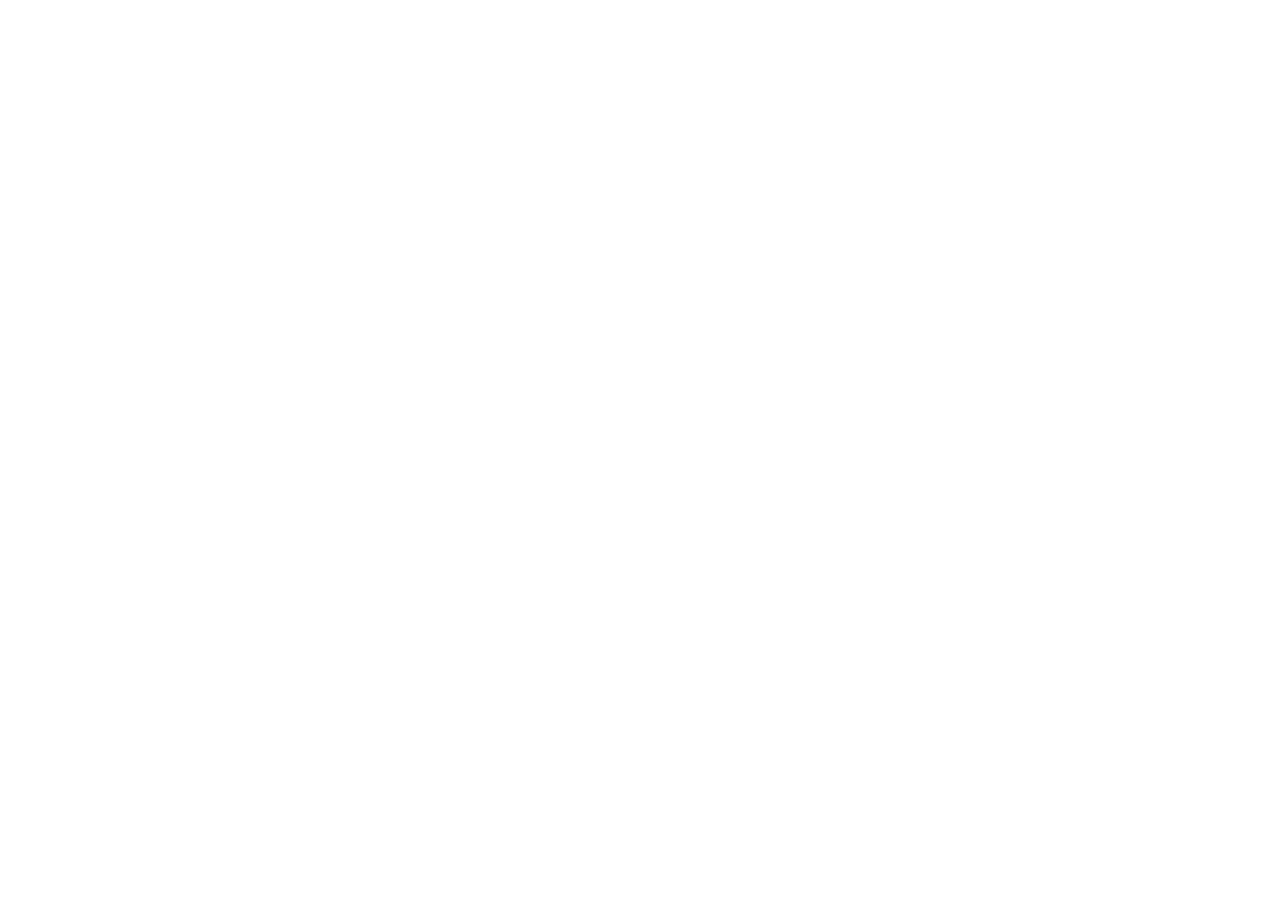
==== Sass/index.html @ 308abd37 "alguns estudos de css3" ====
<!DOCTYPE html>
<html lang="en">
<head>
    <meta charset="UTF-8">
    <meta http-equiv="X-UA-Compatible" content="IE=edge">
    <meta name="viewport" content="width=device-width, initial-scale=1.0">
    <title>SASS</title>
    <link rel="stylesheet" href="style.css">
</head>
<body>
    
</body>
</html>
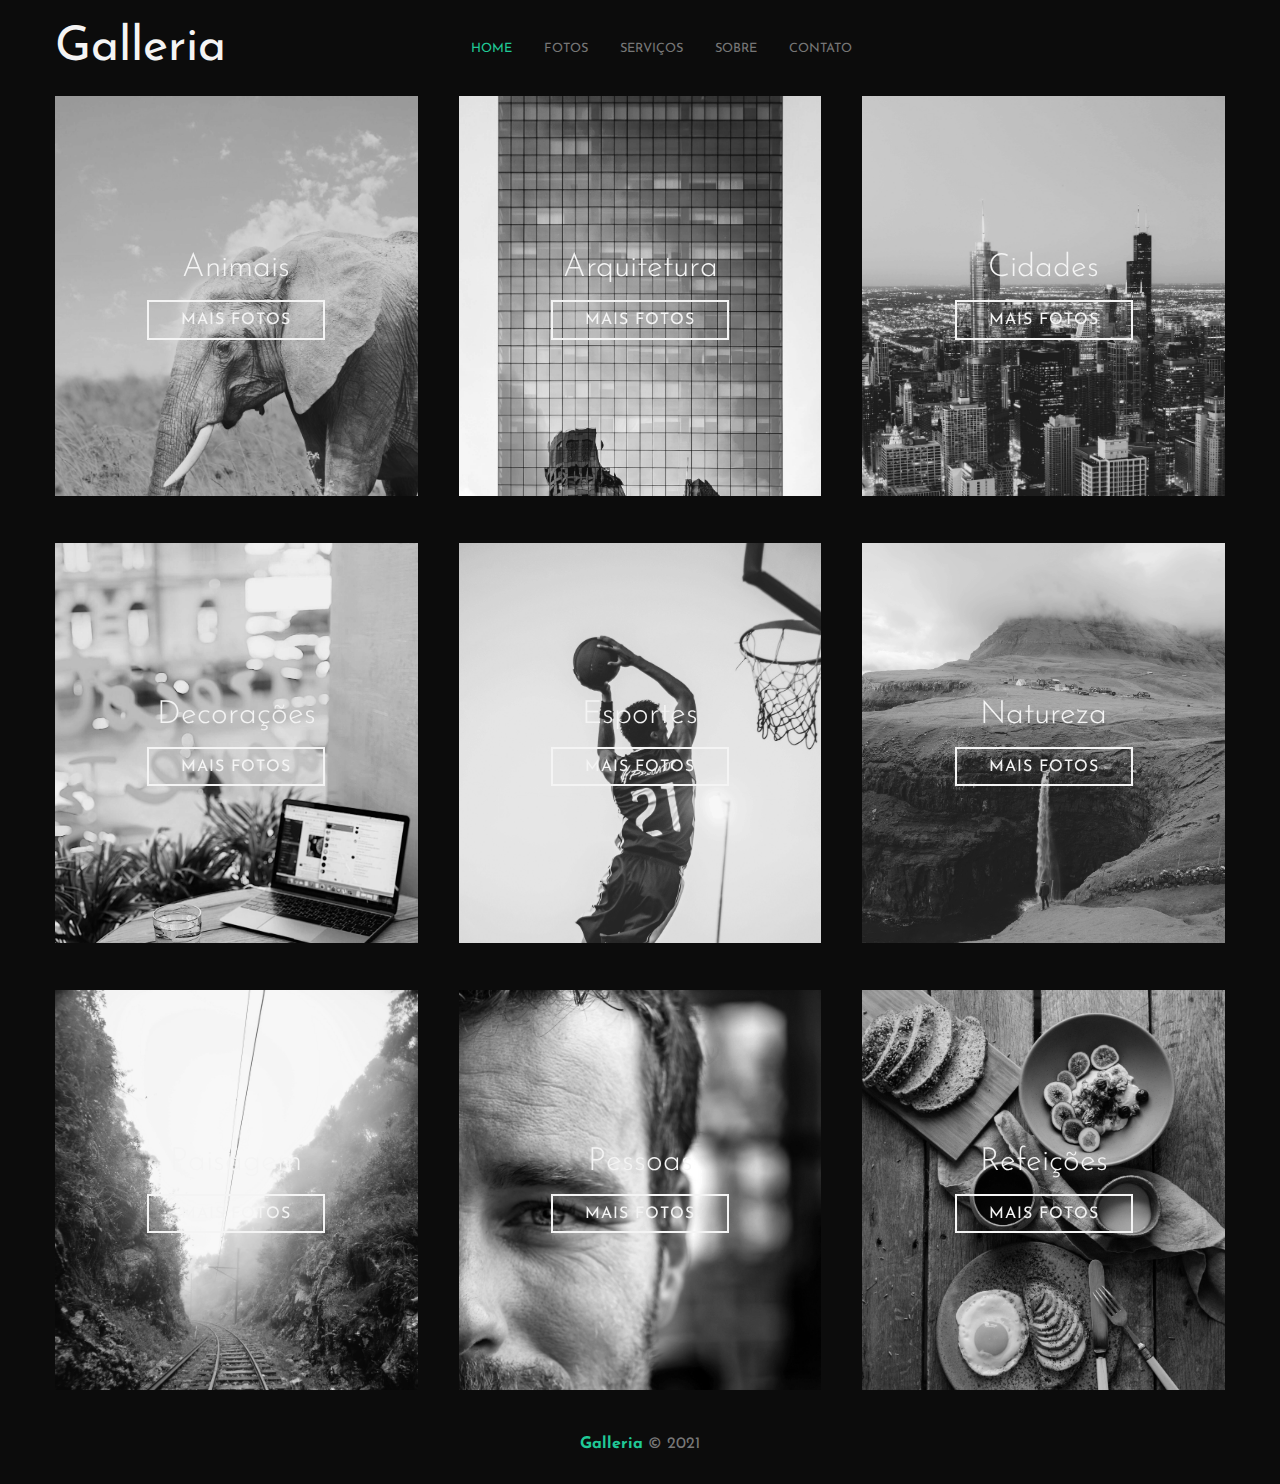
==== commit 143f328e: "a lot of stuff in sass: mixins, variables etc" ====
--- a/Sass/index.html
+++ b/Sass/index.html
@@ -1,13 +1,106 @@
 <!DOCTYPE html>
 <html lang="en">
 <head>
-    <meta charset="UTF-8">
-    <meta http-equiv="X-UA-Compatible" content="IE=edge">
-    <meta name="viewport" content="width=device-width, initial-scale=1.0">
-    <title>SASS</title>
-    <link rel="stylesheet" href="style.css">
+  <meta charset="UTF-8">
+  <meta name="viewport" content="width=device-width, initial-scale=1.0">
+  <title>Galleria</title>
+  <!-- Google Fonts -->
+  <link rel="preconnect" href="https://fonts.gstatic.com">
+  <link href="https://fonts.googleapis.com/css2?family=Josefin+Sans:ital,wght@0,100;0,200;0,300;0,400;0,500;0,600;0,700;1,100;1,200;1,300;1,400;1,500;1,600;1,700&display=swap" rel="stylesheet">
+  <!-- Font Awesome -->
+  <link rel="stylesheet" href="https://cdnjs.cloudflare.com/ajax/libs/font-awesome/5.15.2/css/all.min.css" integrity="sha512-HK5fgLBL+xu6dm/Ii3z4xhlSUyZgTT9tuc/hSrtw6uzJOvgRr2a9jyxxT1ely+B+xFAmJKVSTbpM/CuL7qxO8w==" crossorigin="anonymous" />
+  <!-- Estilos da aplicação -->
+  <link rel="stylesheet" href="css/styles.css">
 </head>
 <body>
-    
+  <header class="header">
+    <a href="" class="header-brand">Galleria</a>
+    <nav class="header-navbar">
+      <ul>
+        <li>
+          <a href="#" class="active">Home</a>
+        </li>
+        <li>
+          <a href="#">Fotos</a>
+        </li>
+        <li>
+          <a href="#">Serviços</a>
+        </li>
+        <li>
+          <a href="#">Sobre</a>
+        </li>
+        <li>
+          <a href="#">Contato</a>
+        </li>
+      </ul>
+    </nav>
+    <div class="header-social-media">
+      <ul>
+        <li>
+          <a href="#">
+            <i class="fab fa-facebook-f"></i>
+          </a>
+        </li>
+        <li>
+          <a href="#">
+            <i class="fab fa-twitter"></i>
+          </a>
+        </li>
+        <li>
+          <a href="#">
+            <i class="fab fa-instagram"></i>
+          </a>
+        </li>
+        <li>
+          <a href="#">
+            <i class="fab fa-youtube"></i>
+          </a>
+        </li>
+      </ul>
+    </div>
+  </header>
+  <main>
+    <div class="gallery">
+      <div class="gallery-card" id="card-1">
+        <h2 class="gallery-card-title">Animais</h2>
+        <a href="" class="gallery-card-btn">Mais fotos</a>
+      </div>
+      <div class="gallery-card" id="card-2">
+        <h2 class="gallery-card-title">Arquitetura</h2>
+        <a href="" class="gallery-card-btn">Mais fotos</a>
+      </div>
+      <div class="gallery-card" id="card-3">
+        <h2 class="gallery-card-title">Cidades</h2>
+        <a href="" class="gallery-card-btn">Mais fotos</a>
+      </div>
+      <div class="gallery-card" id="card-4">
+        <h2 class="gallery-card-title">Decorações</h2>
+        <a href="" class="gallery-card-btn">Mais fotos</a>
+      </div>
+      <div class="gallery-card" id="card-5">
+        <h2 class="gallery-card-title">Esportes</h2>
+        <a href="" class="gallery-card-btn">Mais fotos</a>
+      </div>
+      <div class="gallery-card" id="card-6">
+        <h2 class="gallery-card-title">Natureza</h2>
+        <a href="" class="gallery-card-btn">Mais fotos</a>
+      </div>
+      <div class="gallery-card" id="card-7">
+        <h2 class="gallery-card-title">Paisagem</h2>
+        <a href="" class="gallery-card-btn">Mais fotos</a>
+      </div>
+      <div class="gallery-card" id="card-8">
+        <h2 class="gallery-card-title">Pessoas</h2>
+        <a href="" class="gallery-card-btn">Mais fotos</a>
+      </div>
+      <div class="gallery-card" id="card-9">
+        <h2 class="gallery-card-title">Refeições</h2>
+        <a href="" class="gallery-card-btn">Mais fotos</a>
+      </div>
+    </div>
+  </main>
+  <footer>
+    <p><span>Galleria</span> &copy; 2021</p>
+  </footer>
 </body>
 </html>--- a/Sass/css/styles.css
+++ b/Sass/css/styles.css
@@ -0,0 +1,252 @@
+.header {
+  display: flex;
+  justify-content: space-between;
+  max-width: 1170px;
+  padding: 1.5rem 0;
+  margin: 0 auto;
+}
+@media (max-width: 425px) {
+  .header {
+    padding: 1.1rem;
+  }
+}
+.header-brand {
+  color: #f5f4f4;
+  font-size: 3rem;
+}
+.header-navbar ul {
+  height: 100%;
+  display: flex;
+  align-items: center;
+  justify-content: center;
+}
+@media (max-width: 425px) {
+  .header-navbar ul {
+    display: none;
+  }
+}
+.header-navbar ul li {
+  margin: 0 1rem;
+  text-transform: uppercase;
+  font-size: 0.8rem;
+}
+.header-navbar ul li .active {
+  color: #20c997;
+}
+.header-navbar ul li a:hover {
+  color: #20c997;
+}
+.header-social-media ul {
+  display: flex;
+  align-items: center;
+  justify-content: center;
+  height: 100%;
+}
+@media (max-width: 425px) {
+  .header-social-media ul {
+    display: none;
+  }
+}
+.header-social-media ul li {
+  margin: 0 1rem;
+}
+.header-social-media ul li a:hover {
+  color: #f5f4f4;
+}
+
+body {
+  background-color: #0c0c0c;
+  color: #777;
+}
+body a {
+  color: #777;
+  text-decoration: none;
+  transition: 0.4s;
+}
+body ul {
+  list-style: none;
+}
+
+.gallery {
+  display: flex;
+  align-items: center;
+  justify-content: center;
+  max-width: 1170px;
+  padding: 0rem 0;
+  margin: 0 auto;
+  flex-wrap: wrap;
+  justify-content: space-between;
+}
+@media (max-width: 425px) {
+  .gallery {
+    flex-direction: column;
+    justify-content: flex-start;
+  }
+}
+.gallery-card {
+  width: 31%;
+  height: 400px;
+  margin-bottom: 4%;
+  display: flex;
+  align-items: center;
+  justify-content: center;
+  flex-direction: column;
+  color: #f5f4f4;
+}
+@media (max-width: 425px) {
+  .gallery-card {
+    width: 90%;
+    margin-bottom: 6%;
+  }
+}
+.gallery-card-title {
+  font-size: 2rem;
+  font-weight: 300;
+  margin-bottom: 1rem;
+}
+.gallery-card-btn {
+  padding: 0.6rem 2rem;
+  border: 2px solid #f5f4f4;
+  color: #f5f4f4;
+  font-weight: 400;
+  text-transform: uppercase;
+  letter-spacing: 1px;
+}
+.gallery-card-btn:hover {
+  background-color: #f5f4f4;
+  color: #0c0c0c;
+}
+.gallery #card-1 {
+  background-image: url("../images/animais.jpg");
+  background-size: 100%;
+  background-postion: center;
+  background-repeat: no-repeat;
+  filter: grayscale(100%);
+  transition: 0.6s;
+}
+.gallery #card-1:hover {
+  background-size: 110%;
+  filter: grayscale(0);
+  background-image: linear-gradient(rgba(0, 0, 0, 0.7), rgba(0, 0, 0, 0.7)), url("../images/animais.jpg");
+}
+.gallery #card-2 {
+  background-image: url("../images/arquitetura.jpg");
+  background-size: 100%;
+  background-postion: center;
+  background-repeat: no-repeat;
+  filter: grayscale(100%);
+  transition: 0.6s;
+}
+.gallery #card-2:hover {
+  background-size: 110%;
+  filter: grayscale(0);
+  background-image: linear-gradient(rgba(0, 0, 0, 0.7), rgba(0, 0, 0, 0.7)), url("../images/arquitetura.jpg");
+}
+.gallery #card-3 {
+  background-image: url("../images/cidade.jpg");
+  background-size: 100%;
+  background-postion: center;
+  background-repeat: no-repeat;
+  filter: grayscale(100%);
+  transition: 0.6s;
+}
+.gallery #card-3:hover {
+  background-size: 110%;
+  filter: grayscale(0);
+  background-image: linear-gradient(rgba(0, 0, 0, 0.7), rgba(0, 0, 0, 0.7)), url("../images/cidade.jpg");
+}
+.gallery #card-4 {
+  background-image: url("../images/decoracao.jpg");
+  background-size: 100%;
+  background-postion: center;
+  background-repeat: no-repeat;
+  filter: grayscale(100%);
+  transition: 0.6s;
+}
+.gallery #card-4:hover {
+  background-size: 110%;
+  filter: grayscale(0);
+  background-image: linear-gradient(rgba(0, 0, 0, 0.7), rgba(0, 0, 0, 0.7)), url("../images/decoracao.jpg");
+}
+.gallery #card-5 {
+  background-image: url("../images/esportes.jpg");
+  background-size: 100%;
+  background-postion: center;
+  background-repeat: no-repeat;
+  filter: grayscale(100%);
+  transition: 0.6s;
+}
+.gallery #card-5:hover {
+  background-size: 110%;
+  filter: grayscale(0);
+  background-image: linear-gradient(rgba(0, 0, 0, 0.7), rgba(0, 0, 0, 0.7)), url("../images/esportes.jpg");
+}
+.gallery #card-6 {
+  background-image: url("../images/natureza.jpg");
+  background-size: 100%;
+  background-postion: center;
+  background-repeat: no-repeat;
+  filter: grayscale(100%);
+  transition: 0.6s;
+}
+.gallery #card-6:hover {
+  background-size: 110%;
+  filter: grayscale(0);
+  background-image: linear-gradient(rgba(0, 0, 0, 0.7), rgba(0, 0, 0, 0.7)), url("../images/natureza.jpg");
+}
+.gallery #card-7 {
+  background-image: url("../images/paisagem.jpg");
+  background-size: 100%;
+  background-postion: center;
+  background-repeat: no-repeat;
+  filter: grayscale(100%);
+  transition: 0.6s;
+}
+.gallery #card-7:hover {
+  background-size: 110%;
+  filter: grayscale(0);
+  background-image: linear-gradient(rgba(0, 0, 0, 0.7), rgba(0, 0, 0, 0.7)), url("../images/paisagem.jpg");
+}
+.gallery #card-8 {
+  background-image: url("../images/pessoas.jpg");
+  background-size: 100%;
+  background-postion: center;
+  background-repeat: no-repeat;
+  filter: grayscale(100%);
+  transition: 0.6s;
+}
+.gallery #card-8:hover {
+  background-size: 110%;
+  filter: grayscale(0);
+  background-image: linear-gradient(rgba(0, 0, 0, 0.7), rgba(0, 0, 0, 0.7)), url("../images/pessoas.jpg");
+}
+.gallery #card-9 {
+  background-image: url("../images/refeicoes.jpg");
+  background-size: 100%;
+  background-postion: center;
+  background-repeat: no-repeat;
+  filter: grayscale(100%);
+  transition: 0.6s;
+}
+.gallery #card-9:hover {
+  background-size: 110%;
+  filter: grayscale(0);
+  background-image: linear-gradient(rgba(0, 0, 0, 0.7), rgba(0, 0, 0, 0.7)), url("../images/refeicoes.jpg");
+}
+
+footer {
+  text-align: center;
+  padding-bottom: 2rem;
+}
+footer span {
+  font-weight: bold;
+  color: #20c997;
+}
+
+* {
+  font-family: "Josefin Sans", Arial, Helvetica, sans-serif;
+  padding: 0;
+  margin: 0;
+}
+
+/*# sourceMappingURL=styles.css.map */
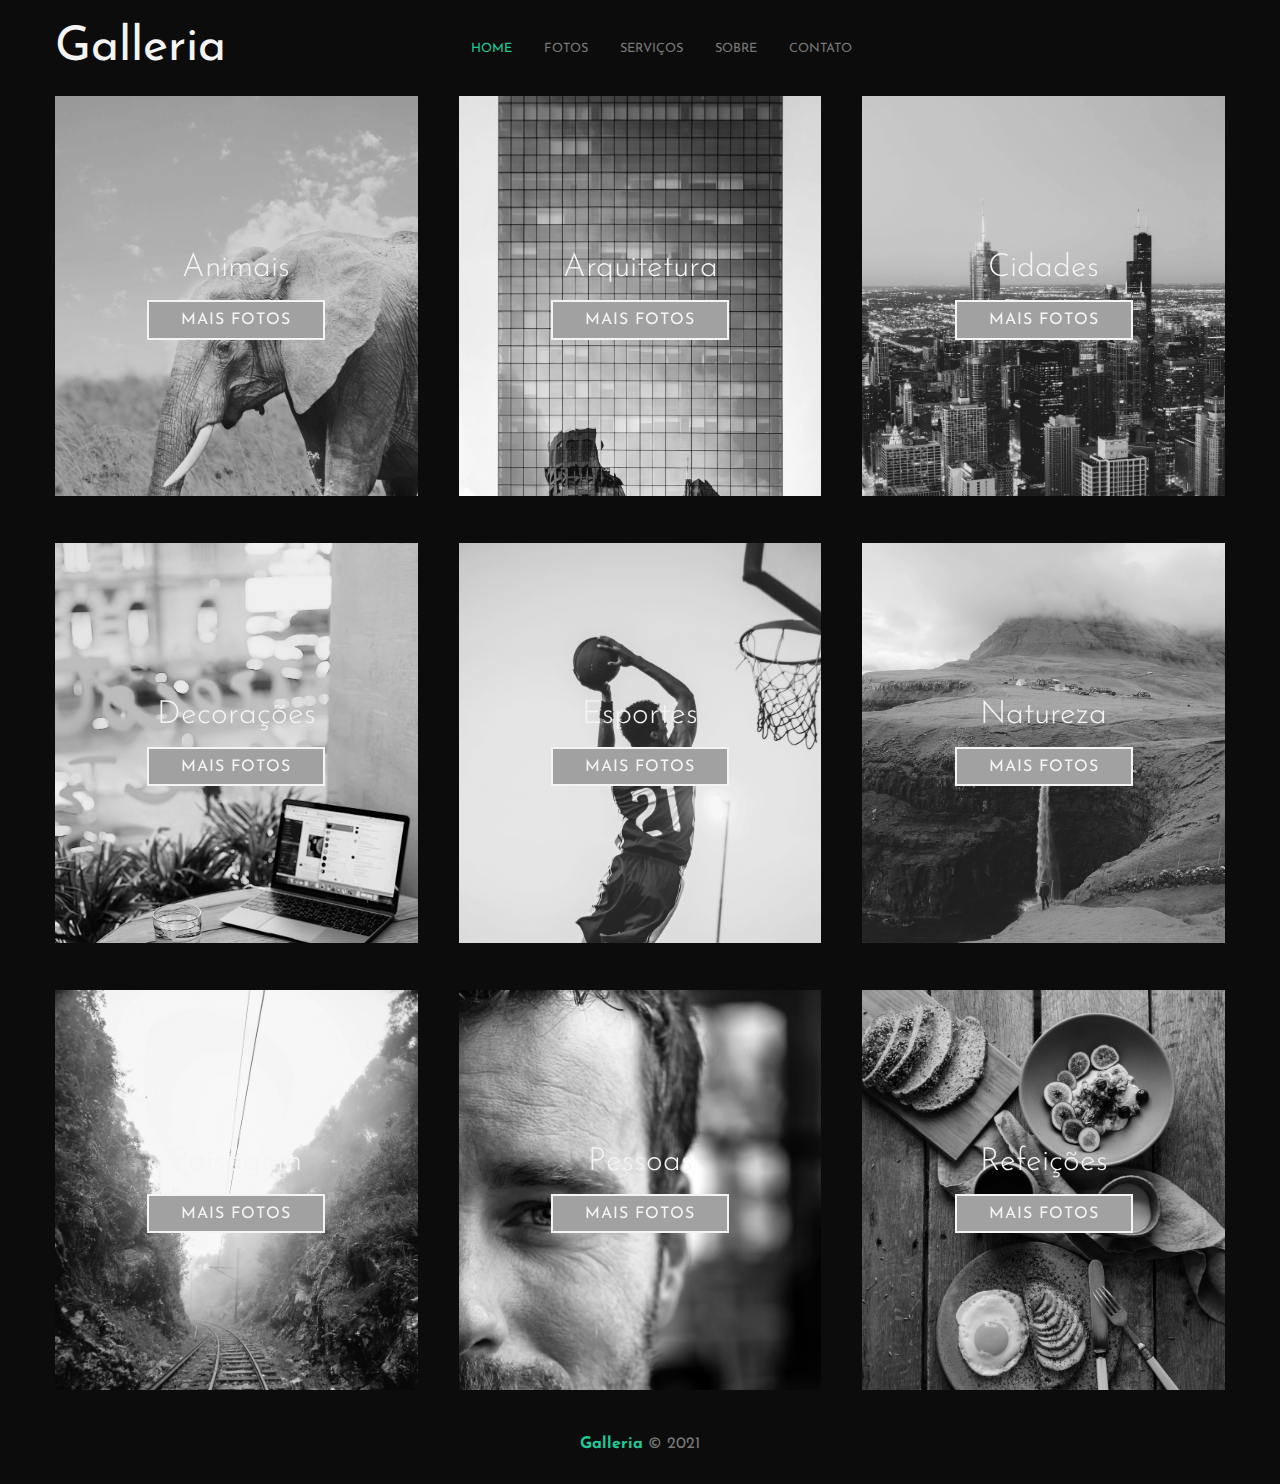
==== commit ef7e238c: "function and extending classes" ====
--- a/Sass/index.html
+++ b/Sass/index.html
@@ -63,39 +63,39 @@
     <div class="gallery">
       <div class="gallery-card" id="card-1">
         <h2 class="gallery-card-title">Animais</h2>
-        <a href="" class="gallery-card-btn">Mais fotos</a>
+        <a href="" class="gallery-card-btn btn-error">Mais fotos</a>
       </div>
       <div class="gallery-card" id="card-2">
         <h2 class="gallery-card-title">Arquitetura</h2>
-        <a href="" class="gallery-card-btn">Mais fotos</a>
+        <a href="" class="gallery-card-btn btn-error">Mais fotos</a>
       </div>
       <div class="gallery-card" id="card-3">
         <h2 class="gallery-card-title">Cidades</h2>
-        <a href="" class="gallery-card-btn">Mais fotos</a>
+        <a href="" class="gallery-card-btn btn-error">Mais fotos</a>
       </div>
       <div class="gallery-card" id="card-4">
         <h2 class="gallery-card-title">Decorações</h2>
-        <a href="" class="gallery-card-btn">Mais fotos</a>
+        <a href="" class="gallery-card-btn btn-error">Mais fotos</a>
       </div>
       <div class="gallery-card" id="card-5">
         <h2 class="gallery-card-title">Esportes</h2>
-        <a href="" class="gallery-card-btn">Mais fotos</a>
+        <a href="" class="gallery-card-btn btn-error">Mais fotos</a>
       </div>
       <div class="gallery-card" id="card-6">
         <h2 class="gallery-card-title">Natureza</h2>
-        <a href="" class="gallery-card-btn">Mais fotos</a>
+        <a href="" class="gallery-card-btn btn-error">Mais fotos</a>
       </div>
       <div class="gallery-card" id="card-7">
         <h2 class="gallery-card-title">Paisagem</h2>
-        <a href="" class="gallery-card-btn">Mais fotos</a>
+        <a href="" class="gallery-card-btn btn-error">Mais fotos</a>
       </div>
       <div class="gallery-card" id="card-8">
         <h2 class="gallery-card-title">Pessoas</h2>
-        <a href="" class="gallery-card-btn">Mais fotos</a>
+        <a href="" class="gallery-card-btn btn-error">Mais fotos</a>
       </div>
       <div class="gallery-card" id="card-9">
         <h2 class="gallery-card-title">Refeições</h2>
-        <a href="" class="gallery-card-btn">Mais fotos</a>
+        <a href="" class="gallery-card-btn btn-error">Mais fotos</a>
       </div>
     </div>
   </main>
--- a/Sass/css/styles.css
+++ b/Sass/css/styles.css
@@ -104,7 +104,7 @@
   font-weight: 300;
   margin-bottom: 1rem;
 }
-.gallery-card-btn {
+.gallery-card-btn, .btn-error {
   padding: 0.6rem 2rem;
   border: 2px solid #f5f4f4;
   color: #f5f4f4;
@@ -112,7 +112,7 @@
   text-transform: uppercase;
   letter-spacing: 1px;
 }
-.gallery-card-btn:hover {
+.gallery-card-btn:hover, .btn-error:hover {
   background-color: #f5f4f4;
   color: #0c0c0c;
 }
@@ -249,4 +249,8 @@
   margin: 0;
 }
 
+.btn-error {
+  background-color: #20c997;
+}
+
 /*# sourceMappingURL=styles.css.map */
